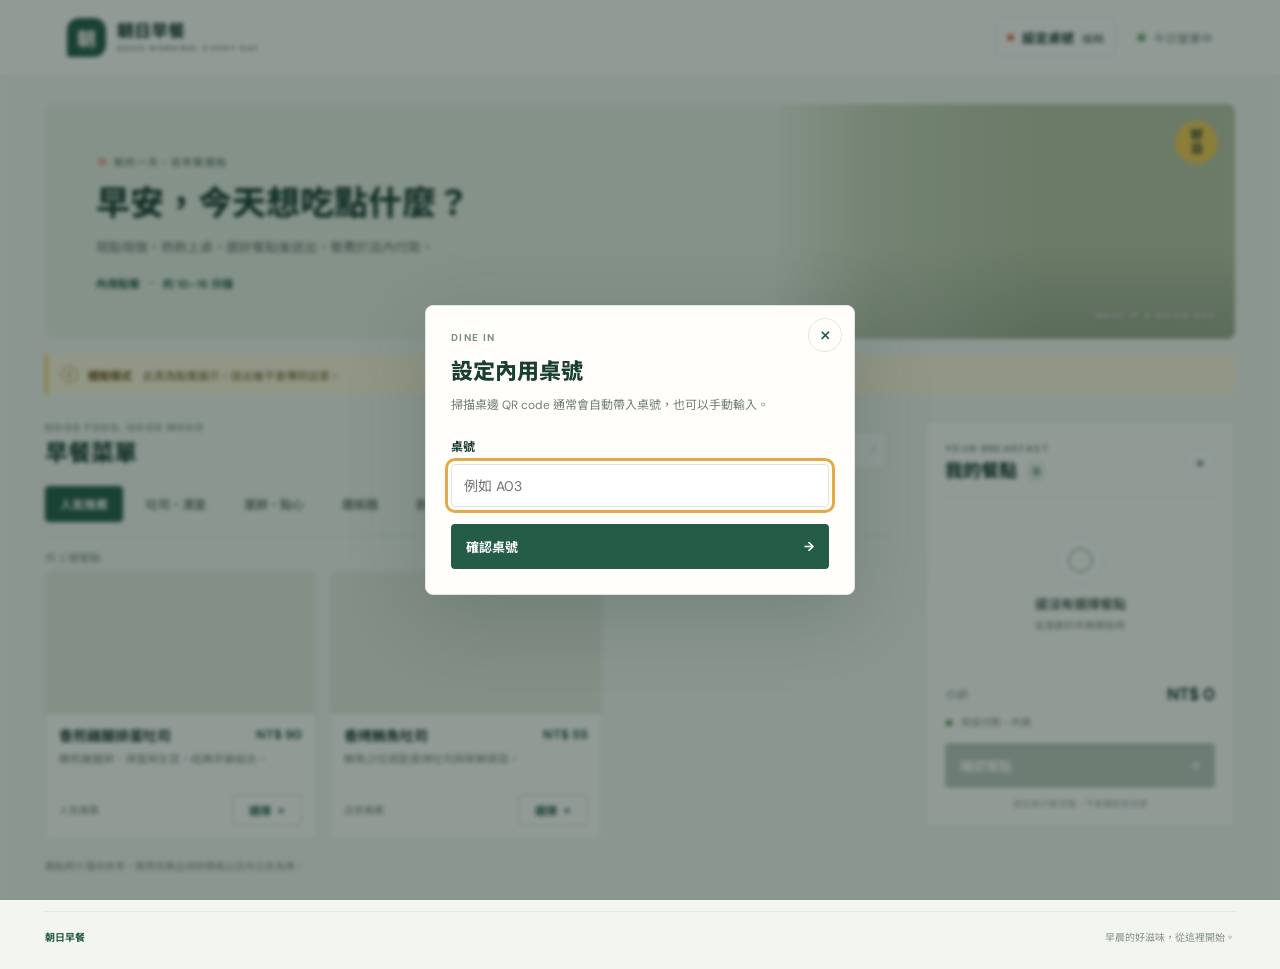
==== index.html @ c80c7557 "完成前端" ====
<!doctype html>
<html lang="zh-Hant">
<head>
  <meta charset="utf-8">
  <meta name="viewport" content="width=device-width, initial-scale=1">
  <meta name="theme-color" content="#f2f6ef">
  <meta name="description" content="朝日早餐店內用 QR code 點餐示範頁面。">
  <title>朝日早餐｜線上點餐</title>
  <link rel="preconnect" href="https://fonts.googleapis.com">
  <link rel="preconnect" href="https://fonts.gstatic.com" crossorigin>
  <link href="https://fonts.googleapis.com/css2?family=DM+Sans:wght@400;500;600;700&family=Noto+Sans+TC:wght@400;500;600;700;800&display=swap" rel="stylesheet">
  <link rel="stylesheet" href="styles.css">
  <script defer src="js/menu.js"></script>
  <script defer src="js/order-submission.js"></script>
  <script defer src="js/app.js"></script>
</head>
<body>
  <header class="site-header">
    <a class="brand" href="#top" aria-label="朝日早餐首頁">
      <span class="brand-mark" aria-hidden="true">朝</span>
      <span class="brand-name">朝日早餐<span>GOOD MORNING, EVERY DAY</span></span>
    </a>
    <div class="header-actions">
      <button class="table-chip" id="table-button" type="button" aria-label="設定內用桌號">
        <span class="table-chip-dot" aria-hidden="true"></span>
        <span id="table-label">設定桌號</span>
        <span class="chip-edit" aria-hidden="true">編輯</span>
      </button>
      <span class="open-status"><span aria-hidden="true"></span> 今日營業中</span>
    </div>
  </header>

  <main id="top" class="page-shell">
    <section class="welcome-band" aria-labelledby="welcome-title">
      <div class="welcome-copy">
        <p class="eyebrow"><span class="sun-mark" aria-hidden="true">✳</span> 新的一天，從早餐開始</p>
        <h1 id="welcome-title">早安，今天想吃點什麼？</h1>
        <p class="welcome-note">現點現做，熱熱上桌。選好餐點後送出，餐費於店內付款。</p>
        <div class="welcome-meta"><span>內用點餐</span><span class="meta-separator" aria-hidden="true"></span><span>約 10–15 分鐘</span></div>
      </div>
      <div class="welcome-photo" role="img" aria-label="剛準備好的早餐吐司與煎蛋">
        <span class="photo-caption">MAKE IT A GOOD DAY</span>
      </div>
      <span class="welcome-sun" aria-hidden="true">好<br>日</span>
    </section>

    <div class="demo-notice" role="note">
      <span class="notice-icon" aria-hidden="true">i</span>
      <span><strong>體驗模式</strong>　此頁為點餐展示，送出後不會傳到店家。</span>
    </div>

    <div class="order-layout">
      <section class="menu-section" aria-labelledby="menu-heading">
        <div class="section-heading">
          <div>
            <p class="eyebrow">GOOD FOOD, GOOD MOOD</p>
            <h2 id="menu-heading">早餐菜單</h2>
          </div>
          <label class="search-box">
            <span class="search-icon" aria-hidden="true"></span>
            <span class="sr-only">搜尋餐點</span>
            <input id="menu-search" type="search" placeholder="搜尋想吃的…" autocomplete="off">
            <kbd>/</kbd>
          </label>
        </div>
        <nav class="category-nav" id="category-nav" aria-label="菜單分類"></nav>
        <div class="menu-count" id="menu-count" aria-live="polite"></div>
        <div class="product-grid" id="product-grid"></div>
        <p class="menu-footnote">餐點照片僅供參考，實際供應品項與價格以店內公告為準。</p>
      </section>

      <aside class="cart-panel" aria-labelledby="cart-heading">
        <div class="cart-heading-row">
          <div>
            <p class="eyebrow">YOUR BREAKFAST</p>
            <h2 id="cart-heading">我的餐點 <span class="cart-count" id="cart-count">0</span></h2>
          </div>
          <span class="cart-bag" aria-hidden="true">+</span>
        </div>
        <div class="cart-list" id="cart-list"></div>
        <div class="cart-empty" id="cart-empty">
          <span class="empty-plate" aria-hidden="true"><span></span></span>
          <p>還沒有選擇餐點</p>
          <span>從喜歡的早餐開始吧</span>
        </div>
        <div class="cart-bottom">
          <div class="subtotal-row"><span>小計</span><strong id="cart-total">NT$ 0</strong></div>
          <p class="payment-note"><span aria-hidden="true">●</span> 到店付款・內用</p>
          <button class="primary-button checkout-button" id="checkout-button" type="button" disabled>
            <span>確認餐點</span><span aria-hidden="true">→</span>
          </button>
          <p class="cart-disclaimer">送出為示範流程，不會傳送至店家</p>
        </div>
      </aside>
    </div>
  </main>

  <div class="mobile-cart-bar" id="mobile-cart-bar" hidden>
    <button class="mobile-cart-button" id="mobile-cart-button" type="button">
      <span class="mobile-cart-count" id="mobile-cart-count">0</span>
      <span>查看餐點</span>
      <strong id="mobile-cart-total">NT$ 0</strong>
      <span class="mobile-cart-arrow" aria-hidden="true">→</span>
    </button>
  </div>

  <dialog class="site-dialog product-dialog" id="product-dialog" aria-labelledby="product-dialog-title">
    <form method="dialog" class="dialog-dismiss-form"><button class="icon-button dialog-close" aria-label="關閉">×</button></form>
    <div class="product-dialog-content" id="product-dialog-content"></div>
  </dialog>

  <dialog class="site-dialog table-dialog" id="table-dialog" aria-labelledby="table-dialog-title">
    <form method="dialog" class="dialog-dismiss-form"><button class="icon-button dialog-close" aria-label="關閉">×</button></form>
    <div class="dialog-copy">
      <p class="eyebrow">DINE IN</p>
      <h2 id="table-dialog-title">設定內用桌號</h2>
      <p id="table-dialog-message">掃描桌邊 QR code 通常會自動帶入桌號，也可以手動輸入。</p>
    </div>
    <form id="table-form" class="table-form">
      <label for="table-input">桌號</label>
      <input id="table-input" name="table" type="text" placeholder="例如 A03" maxlength="12" autocomplete="off" required>
      <button class="primary-button" type="submit"><span>確認桌號</span><span aria-hidden="true">→</span></button>
    </form>
  </dialog>

  <dialog class="site-dialog cart-dialog" id="cart-dialog" aria-labelledby="mobile-cart-heading">
    <div class="dialog-header">
      <div><p class="eyebrow">YOUR BREAKFAST</p><h2 id="mobile-cart-heading">我的餐點</h2></div>
      <form method="dialog"><button class="icon-button" aria-label="關閉購物車">×</button></form>
    </div>
    <div class="cart-list mobile-cart-list" id="mobile-cart-list"></div>
    <div class="cart-empty" id="mobile-cart-empty"><p>還沒有選擇餐點</p><span>回到菜單挑選喜歡的早餐</span></div>
    <div class="cart-bottom">
      <div class="subtotal-row"><span>小計</span><strong id="mobile-dialog-total">NT$ 0</strong></div>
      <p class="payment-note"><span aria-hidden="true">●</span> 到店付款・內用</p>
      <button class="primary-button checkout-button" id="mobile-checkout-button" type="button" disabled><span>確認餐點</span><span aria-hidden="true">→</span></button>
    </div>
  </dialog>

  <dialog class="site-dialog checkout-dialog" id="checkout-dialog" aria-labelledby="checkout-heading">
    <form method="dialog" class="dialog-dismiss-form"><button class="icon-button dialog-close" aria-label="關閉">×</button></form>
    <div class="checkout-content" id="checkout-content"></div>
  </dialog>

  <footer class="site-footer"><span>朝日早餐</span><span>早晨的好滋味，從這裡開始。</span></footer>
</body>
</html>
---- styles.css ----
:root {
  color-scheme: light;
  --ink: #193a31;
  --muted: #718078;
  --soft: #f2f6ef;
  --paper: #fffefa;
  --line: #e0e8df;
  --green: #245c48;
  --green-dark: #193e32;
  --coral: #e46b4e;
  --yellow: #f4c951;
  --font: "DM Sans", "Noto Sans TC", sans-serif;
  font-family: var(--font);
  color: var(--ink);
  background: var(--soft);
  font-synthesis: none;
  text-rendering: optimizeLegibility;
}

* { box-sizing: border-box; }
body { margin: 0; min-width: 0; background: var(--soft); }
button, input, textarea { font: inherit; }
button { color: inherit; }
button:focus-visible, a:focus-visible, input:focus-visible, textarea:focus-visible { outline: 3px solid #e6a946; outline-offset: 3px; }
a { color: inherit; text-decoration: none; }
.sr-only { position: absolute; width: 1px; height: 1px; overflow: hidden; clip: rect(0, 0, 0, 0); white-space: nowrap; }

.site-header { height: 76px; padding: 0 max(5.2vw, 24px); display: flex; align-items: center; justify-content: space-between; background: var(--paper); border-bottom: 1px solid rgba(25, 58, 49, .08); }
.brand { display: inline-flex; align-items: center; gap: 11px; }
.brand-mark { width: 39px; height: 39px; display: grid; place-items: center; background: var(--green); color: #fff9e9; font-size: 19px; font-weight: 800; border-radius: 12px 12px 12px 3px; }
.brand-name { display: grid; gap: 2px; font-size: 17px; font-weight: 800; line-height: 1.15; }
.brand-name span { color: #809087; font-size: 8px; letter-spacing: 1.35px; font-weight: 700; }
.header-actions { display: flex; align-items: center; gap: 22px; }
.table-chip { display: flex; align-items: center; gap: 8px; padding: 9px 11px; border: 1px solid var(--line); border-radius: 6px; background: transparent; font-size: 13px; font-weight: 700; cursor: pointer; }
.table-chip-dot, .open-status > span { width: 7px; height: 7px; display: inline-block; border-radius: 50%; background: var(--coral); }
.chip-edit { color: var(--muted); font-size: 11px; font-weight: 500; }
.open-status { display: flex; align-items: center; gap: 8px; color: var(--muted); font-size: 12px; }
.open-status > span { background: #61a36c; box-shadow: 0 0 0 3px #e6f1e4; }

.page-shell { width: min(1190px, calc(100% - 48px)); margin: 0 auto; }
.welcome-band { position: relative; min-height: 235px; margin: 28px 0 16px; overflow: hidden; display: grid; grid-template-columns: 1fr 39%; align-items: stretch; background: #e8efe2; border-radius: 8px; }
.welcome-copy { position: relative; z-index: 1; align-self: center; padding: 33px clamp(24px, 4vw, 52px); }
.eyebrow { margin: 0 0 9px; color: #789084; font-size: 10px; font-weight: 700; letter-spacing: 1.35px; }
.sun-mark { color: var(--coral); font-size: 15px; vertical-align: -1px; }
.welcome-copy h1 { margin: 0; color: var(--green-dark); font-size: clamp(24px, 3vw, 34px); line-height: 1.35; font-weight: 800; }
.welcome-note { margin: 10px 0 16px; color: #62756b; font-size: 13px; line-height: 1.7; }
.welcome-meta { display: flex; align-items: center; gap: 10px; color: var(--green); font-size: 11px; font-weight: 700; }
.meta-separator { width: 3px; height: 3px; border-radius: 50%; background: #91a198; }
.welcome-photo { min-height: 235px; position: relative; background: #b8c5a5 url("https://images.unsplash.com/photo-1525351484163-7529414344d8?auto=format&fit=crop&w=1100&q=85") center 54% / cover no-repeat; }
.welcome-photo::before { content: ""; position: absolute; inset: 0; background: linear-gradient(90deg, #e8efe2 0%, rgba(232, 239, 226, .35) 22%, transparent 58%), linear-gradient(0deg, rgba(20, 45, 34, .18), transparent 40%); }
.photo-caption { position: absolute; bottom: 17px; right: 20px; color: #fff; font-size: 9px; letter-spacing: 1.8px; text-shadow: 0 1px 5px rgba(0,0,0,.4); }
.welcome-sun { position: absolute; top: 17px; right: 17px; z-index: 1; width: 43px; height: 43px; display: grid; place-items: center; border-radius: 50%; background: var(--yellow); color: var(--green-dark); font-size: 12px; line-height: 1.1; font-weight: 800; text-align: center; }
.demo-notice { display: flex; align-items: center; gap: 10px; min-height: 39px; margin-bottom: 27px; padding: 8px 13px; background: #fff6dc; color: #755e27; border-left: 3px solid var(--yellow); font-size: 11px; }
.demo-notice strong { font-weight: 800; }
.notice-icon { width: 17px; height: 17px; flex: none; display: grid; place-items: center; border: 1px solid #b18f37; border-radius: 50%; font-size: 10px; font-weight: 700; }

.order-layout { display: grid; grid-template-columns: minmax(0, 1fr) 310px; gap: 38px; align-items: start; }
.section-heading { display: flex; justify-content: space-between; align-items: end; gap: 20px; margin-bottom: 17px; }
.section-heading h2, .cart-heading-row h2 { margin: 0; color: var(--green-dark); font-size: 23px; line-height: 1.3; font-weight: 800; }
.section-heading .eyebrow, .cart-heading-row .eyebrow { margin-bottom: 5px; }
.search-box { width: 218px; height: 38px; display: flex; align-items: center; gap: 9px; padding: 0 10px; border: 1px solid var(--line); border-radius: 5px; background: var(--paper); }
.search-icon { width: 13px; height: 13px; position: relative; flex: none; border: 1.5px solid #839189; border-radius: 50%; }
.search-icon::after { content: ""; width: 5px; height: 1.5px; position: absolute; right: -4px; bottom: -2px; background: #839189; transform: rotate(45deg); }
.search-box input { width: 100%; min-width: 0; border: 0; outline: 0; background: transparent; color: var(--ink); font-size: 12px; }
.search-box input::placeholder { color: #98a39d; }
.search-box kbd { color: #9aa49e; font: 10px var(--font); }
.category-nav { display: flex; gap: 8px; overflow-x: auto; padding: 0 0 13px; border-bottom: 1px solid var(--line); scrollbar-width: thin; }
.category-button { flex: none; padding: 8px 14px; border: 1px solid transparent; border-radius: 4px; background: transparent; color: #65756c; font-size: 12px; font-weight: 600; cursor: pointer; transition: background .16s ease, color .16s ease; }
.category-button:hover { background: #e7eee6; }
.category-button[aria-pressed="true"] { background: var(--green); color: white; }
.menu-count { min-height: 35px; padding-top: 13px; color: #839088; font-size: 11px; }
.product-grid { display: grid; grid-template-columns: repeat(2, minmax(0, 1fr)); gap: 14px; }
.product-card { min-width: 0; overflow: hidden; border: 1px solid #e7ebe4; border-radius: 7px; background: var(--paper); transition: transform .18s ease, box-shadow .18s ease; }
.product-card:hover { transform: translateY(-2px); box-shadow: 0 8px 22px rgba(25, 58, 49, .08); }
.product-image { width: 100%; aspect-ratio: 1.9; display: block; object-fit: cover; background: #e5e9dd; }
.product-info { padding: 12px 13px 13px; }
.product-title-row { display: flex; justify-content: space-between; align-items: start; gap: 8px; }
.product-title { margin: 0; color: var(--ink); font-size: 14px; line-height: 1.45; font-weight: 700; }
.product-price { flex: none; color: var(--green); font-size: 13px; font-weight: 800; white-space: nowrap; }
.product-description { min-height: 33px; margin: 5px 0 10px; color: #7d8981; font-size: 11px; line-height: 1.55; }
.product-card-bottom { display: flex; justify-content: space-between; align-items: center; gap: 8px; }
.product-tag { color: #829087; font-size: 10px; }
.select-button { min-width: 70px; padding: 7px 10px; display: inline-flex; justify-content: center; align-items: center; gap: 6px; border: 1px solid #cbd9ce; border-radius: 4px; background: transparent; color: var(--green); font-size: 11px; font-weight: 700; cursor: pointer; }
.select-button:hover { border-color: var(--green); background: #eef4ed; }
.select-plus { font-size: 15px; line-height: .8; font-weight: 500; }
.menu-footnote { margin: 18px 0 38px; color: #8a958e; font-size: 10px; }
.empty-results { grid-column: 1 / -1; padding: 42px 12px; color: var(--muted); text-align: center; font-size: 13px; }

.cart-panel { position: sticky; top: 18px; padding: 20px 19px 16px; border: 1px solid #e2e9e1; border-radius: 7px; background: var(--paper); }
.cart-heading-row { display: flex; justify-content: space-between; align-items: center; padding-bottom: 15px; border-bottom: 1px solid var(--line); }
.cart-heading-row h2 { display: flex; align-items: center; gap: 9px; font-size: 18px; }
.cart-count { min-width: 20px; height: 20px; padding: 0 5px; display: inline-grid; place-items: center; border-radius: 10px; background: #e7efe6; color: var(--green); font-size: 10px; }
.cart-bag { width: 30px; height: 30px; display: grid; place-items: center; border: 1px solid var(--line); border-radius: 50%; color: var(--green); font-size: 19px; }
.cart-list { display: grid; gap: 0; }
.cart-empty { min-height: 170px; display: flex; flex-direction: column; align-items: center; justify-content: center; color: #87948b; text-align: center; }
.cart-empty p { margin: 10px 0 4px; color: #52675c; font-size: 13px; font-weight: 700; }
.cart-empty > span { font-size: 10px; }
.empty-plate { width: 47px; height: 47px; display: grid; place-items: center; border: 1px solid #dfe7dd; border-radius: 50%; }
.empty-plate span { width: 25px; height: 25px; border: 2px solid #b7c8b9; border-radius: 50%; }
.cart-line { display: grid; grid-template-columns: minmax(0, 1fr) auto; gap: 7px 8px; padding: 13px 0; border-bottom: 1px solid #edf0ea; }
.cart-line-main { min-width: 0; }
.cart-line-name { margin: 0; overflow-wrap: anywhere; color: var(--ink); font-size: 12px; font-weight: 700; }
.cart-line-note { margin: 4px 0 0; color: #829087; font-size: 10px; line-height: 1.4; overflow-wrap: anywhere; }
.cart-line-price { color: var(--green); font-size: 12px; font-weight: 700; white-space: nowrap; }
.quantity-control { display: inline-flex; align-items: center; gap: 10px; }
.quantity-control button { width: 25px; height: 25px; display: grid; place-items: center; border: 1px solid #dce5dc; border-radius: 4px; background: transparent; color: var(--green); font-size: 15px; cursor: pointer; }
.quantity-control button:hover { background: #eef4ed; }
.quantity-control span { min-width: 10px; text-align: center; font-size: 11px; font-weight: 700; }
.remove-button { justify-self: end; align-self: center; padding: 3px; border: 0; background: transparent; color: #9b7970; font-size: 10px; cursor: pointer; }
.cart-bottom { padding-top: 14px; }
.subtotal-row { display: flex; align-items: center; justify-content: space-between; color: #718078; font-size: 12px; }
.subtotal-row strong { color: var(--green-dark); font-size: 17px; }
.payment-note { margin: 9px 0 14px; color: #7d8b81; font-size: 10px; }
.payment-note span { margin-right: 5px; color: #70a06f; font-size: 8px; }
.primary-button { width: 100%; min-height: 45px; padding: 0 15px; display: flex; align-items: center; justify-content: space-between; border: 0; border-radius: 4px; background: var(--green); color: #fff; font-size: 13px; font-weight: 700; cursor: pointer; transition: background .16s ease, transform .16s ease; }
.primary-button:hover:not(:disabled) { background: var(--green-dark); }
.primary-button:active:not(:disabled) { transform: scale(.99); }
.primary-button:disabled { background: #bbc8bc; cursor: not-allowed; }
.cart-disclaimer { margin: 9px 0 0; color: #a0aaa3; text-align: center; font-size: 9px; }
.mobile-cart-bar { display: none; }
.mobile-cart-bar[hidden] { display: none; }

.site-footer { width: min(1190px, calc(100% - 48px)); margin: 0 auto; padding: 17px 0 25px; display: flex; justify-content: space-between; border-top: 1px solid var(--line); color: #87948b; font-size: 10px; }
.site-footer span:first-child { color: var(--green); font-weight: 700; }

.site-dialog { width: min(430px, calc(100% - 28px)); max-height: min(88vh, 760px); padding: 25px; overflow: auto; border: 1px solid #e1e9df; border-radius: 8px; background: var(--paper); color: var(--ink); box-shadow: 0 20px 80px rgba(21, 49, 39, .2); }
.site-dialog::backdrop { background: rgba(15, 35, 29, .45); backdrop-filter: blur(2px); }
.dialog-dismiss-form { position: absolute; top: 12px; right: 12px; }
.icon-button { width: 34px; height: 34px; display: grid; place-items: center; border: 1px solid var(--line); border-radius: 50%; background: var(--paper); color: var(--green); font-size: 23px; line-height: 1; cursor: pointer; }
.dialog-copy { padding-right: 30px; }
.dialog-copy h2, .dialog-header h2, .checkout-content h2 { margin: 0; color: var(--green-dark); font-size: 22px; font-weight: 800; }
.dialog-copy > p:last-child { margin: 9px 0 0; color: var(--muted); font-size: 12px; line-height: 1.7; }
.table-form { display: grid; gap: 9px; margin-top: 22px; }
.table-form label { font-size: 12px; font-weight: 700; }
.table-form input, .product-note { width: 100%; min-height: 43px; padding: 10px 12px; border: 1px solid #dce5dc; border-radius: 4px; background: #fff; color: var(--ink); font-size: 14px; }
.table-form .primary-button { margin-top: 8px; }
.product-dialog { padding: 0; }
.product-dialog .dialog-dismiss-form { z-index: 1; }
.product-dialog-image { width: 100%; height: 210px; display: block; object-fit: cover; background: #e5e9dd; }
.product-dialog-inner { padding: 20px 23px 23px; }
.product-dialog-title-row { display: flex; justify-content: space-between; gap: 12px; padding-right: 29px; }
.product-dialog-title-row h2 { margin: 0; font-size: 20px; }
.product-dialog-title-row strong { color: var(--green); font-size: 16px; white-space: nowrap; }
.product-dialog-inner > p { margin: 7px 0 17px; color: var(--muted); font-size: 12px; line-height: 1.6; }
.dialog-label { display: block; margin: 13px 0 7px; font-size: 11px; font-weight: 700; }
.product-note { min-height: 70px; resize: vertical; font-size: 12px; }
.product-dialog-actions { margin-top: 17px; display: flex; align-items: center; gap: 13px; }
.product-dialog-actions .quantity-control button { width: 32px; height: 32px; }
.product-dialog-actions .primary-button { flex: 1; }
.dialog-header { display: flex; justify-content: space-between; align-items: start; margin-bottom: 5px; }
.dialog-header .eyebrow { margin-bottom: 4px; }
.cart-dialog .cart-list { max-height: 42vh; overflow-y: auto; }
.cart-dialog .cart-empty { min-height: 125px; }
.cart-dialog .cart-bottom { margin-top: 8px; border-top: 1px solid var(--line); }
.checkout-content { padding-top: 7px; }
.checkout-content .eyebrow { margin-bottom: 7px; }
.checkout-content h2 { padding-right: 25px; }
.checkout-table { margin: 15px 0; padding: 11px 12px; display: flex; justify-content: space-between; background: #eef4ed; color: var(--green-dark); font-size: 12px; font-weight: 700; }
.checkout-lines { max-height: 240px; overflow-y: auto; }
.checkout-line { padding: 9px 0; display: flex; justify-content: space-between; gap: 12px; border-bottom: 1px solid #edf0ea; font-size: 12px; }
.checkout-line span:first-child { overflow-wrap: anywhere; }
.checkout-line small { display: block; margin-top: 3px; color: var(--muted); font-size: 10px; }
.checkout-total { margin: 13px 0 4px; display: flex; justify-content: space-between; align-items: center; font-size: 12px; }
.checkout-total strong { color: var(--green); font-size: 19px; }
.checkout-payment { margin: 0 0 15px; color: var(--muted); font-size: 10px; }
.checkout-cancel { width: 100%; margin-top: 10px; padding: 8px; border: 0; background: transparent; color: var(--muted); font-size: 11px; cursor: pointer; }
.demo-result { margin: 15px 0; padding: 17px; background: #eef4ed; text-align: center; }
.demo-result-mark { width: 42px; height: 42px; margin: 0 auto 10px; display: grid; place-items: center; border-radius: 50%; background: var(--green); color: white; font-size: 21px; }
.demo-result p { margin: 0 0 5px; color: var(--green-dark); font-size: 13px; font-weight: 700; }
.demo-result strong { display: block; color: var(--green); font-size: 18px; }
.demo-warning { margin: 12px 0 16px; color: #826a2d; font-size: 11px; line-height: 1.6; }
.submit-error { margin: 10px 0; color: #bd493b; font-size: 11px; }

@media (min-width: 1200px) {
  .product-grid { grid-template-columns: repeat(3, minmax(0, 1fr)); }
}

@media (max-width: 820px) {
  .site-header { height: 66px; padding: 0 22px; }
  .page-shell { width: min(100% - 36px, 680px); }
  .welcome-band { min-height: 210px; grid-template-columns: 1fr 35%; margin-top: 20px; }
  .welcome-photo { min-height: 210px; }
  .welcome-copy { padding: 25px 24px; }
  .welcome-copy h1 { font-size: 26px; }
  .order-layout { grid-template-columns: minmax(0, 1fr) 270px; gap: 20px; }
  .product-grid { grid-template-columns: repeat(2, minmax(0, 1fr)); gap: 10px; }
  .cart-panel { padding: 17px 14px 14px; }
  .site-footer { width: calc(100% - 36px); }
}

@media (max-width: 640px) {
  body { padding-bottom: 78px; }
  .site-header { height: 62px; padding: 0 17px; }
  .brand-mark { width: 34px; height: 34px; font-size: 16px; }
  .brand-name { font-size: 15px; }
  .brand-name span { font-size: 7px; }
  .header-actions { gap: 0; }
  .open-status { display: none; }
  .table-chip { gap: 6px; padding: 8px; font-size: 11px; }
  .chip-edit { font-size: 10px; }
  .page-shell { width: calc(100% - 30px); }
  .welcome-band { min-height: 214px; grid-template-columns: 1fr; margin: 14px 0 12px; }
  .welcome-copy { width: 74%; padding: 23px 17px; }
  .welcome-copy .eyebrow { font-size: 9px; }
  .welcome-copy h1 { max-width: 270px; font-size: 24px; }
  .welcome-note { max-width: 255px; font-size: 11px; }
  .welcome-photo { position: absolute; inset: 0 0 0 50%; min-height: auto; opacity: .73; }
  .welcome-photo::before { background: linear-gradient(90deg, #e8efe2 0%, rgba(232, 239, 226, .88) 17%, rgba(232, 239, 226, .18) 100%), linear-gradient(0deg, rgba(20, 45, 34, .12), transparent 40%); }
  .welcome-sun { top: 12px; right: 12px; width: 36px; height: 36px; font-size: 10px; }
  .photo-caption { display: none; }
  .welcome-meta { font-size: 10px; }
  .demo-notice { margin-bottom: 23px; padding: 8px 9px; font-size: 10px; line-height: 1.5; }
  .demo-notice strong { white-space: nowrap; }
  .order-layout { display: block; }
  .section-heading { align-items: center; margin-bottom: 11px; }
  .section-heading h2 { font-size: 21px; }
  .section-heading .eyebrow { font-size: 9px; }
  .search-box { width: 42px; height: 36px; justify-content: center; padding: 0; border: 0; background: transparent; }
  .search-box input { width: 0; padding: 0; transition: width .2s ease; }
  .search-box:focus-within { width: min(195px, 52vw); justify-content: initial; padding: 0 9px; border: 1px solid var(--line); background: var(--paper); }
  .search-box:focus-within input { width: 100%; }
  .search-box kbd { display: none; }
  .category-nav { gap: 4px; margin-right: -15px; padding-bottom: 10px; }
  .category-button { padding: 8px 12px; font-size: 11px; }
  .menu-count { min-height: 32px; padding-top: 11px; font-size: 10px; }
  .product-grid { grid-template-columns: repeat(2, minmax(0, 1fr)); gap: 9px; }
  .product-card { border-radius: 6px; }
  .product-image { aspect-ratio: 1.5; }
  .product-info { padding: 9px 9px 10px; }
  .product-title { font-size: 12px; }
  .product-price { font-size: 11px; }
  .product-description { min-height: 32px; margin: 4px 0 8px; font-size: 10px; }
  .product-tag { font-size: 9px; }
  .select-button { min-width: 57px; padding: 6px 7px; font-size: 10px; }
  .menu-footnote { margin: 15px 0 24px; font-size: 9px; }
  .cart-panel { display: none; }
  .mobile-cart-bar { position: fixed; z-index: 5; right: 0; bottom: 0; left: 0; display: block; padding: 10px 14px max(10px, env(safe-area-inset-bottom)); border-top: 1px solid #dce5dc; background: rgba(255, 254, 250, .96); backdrop-filter: blur(12px); }
  .mobile-cart-button { width: min(100%, 500px); min-height: 48px; margin: 0 auto; padding: 0 13px; display: flex; align-items: center; gap: 10px; border: 0; border-radius: 5px; background: var(--green); color: #fff; font-size: 12px; font-weight: 700; cursor: pointer; }
  .mobile-cart-button:disabled { background: #bbc8bc; }
  .mobile-cart-count { width: 22px; height: 22px; display: grid; place-items: center; border-radius: 50%; background: rgba(255,255,255,.18); font-size: 10px; }
  .mobile-cart-button strong { margin-left: auto; font-size: 13px; }
  .mobile-cart-arrow { font-size: 18px; }
  .cart-dialog { position: fixed; right: 0; bottom: 0; left: 0; width: 100%; max-width: none; max-height: min(82vh, 650px); margin: auto 0 0; padding: 22px 18px max(18px, env(safe-area-inset-bottom)); border-radius: 10px 10px 0 0; }
  .cart-dialog .cart-list { max-height: 42vh; }
  .site-footer { width: calc(100% - 30px); padding-bottom: 19px; font-size: 9px; }
  .product-dialog-image { height: 185px; }
  .product-dialog-inner { padding: 17px 18px 20px; }
  .site-dialog:not(.cart-dialog) { padding: 22px 19px; }
  .product-dialog { padding: 0; }
  .product-dialog-title-row h2 { font-size: 18px; }
}

@media (prefers-reduced-motion: reduce) {
  *, *::before, *::after { scroll-behavior: auto !important; transition-duration: .01ms !important; animation-duration: .01ms !important; }
}
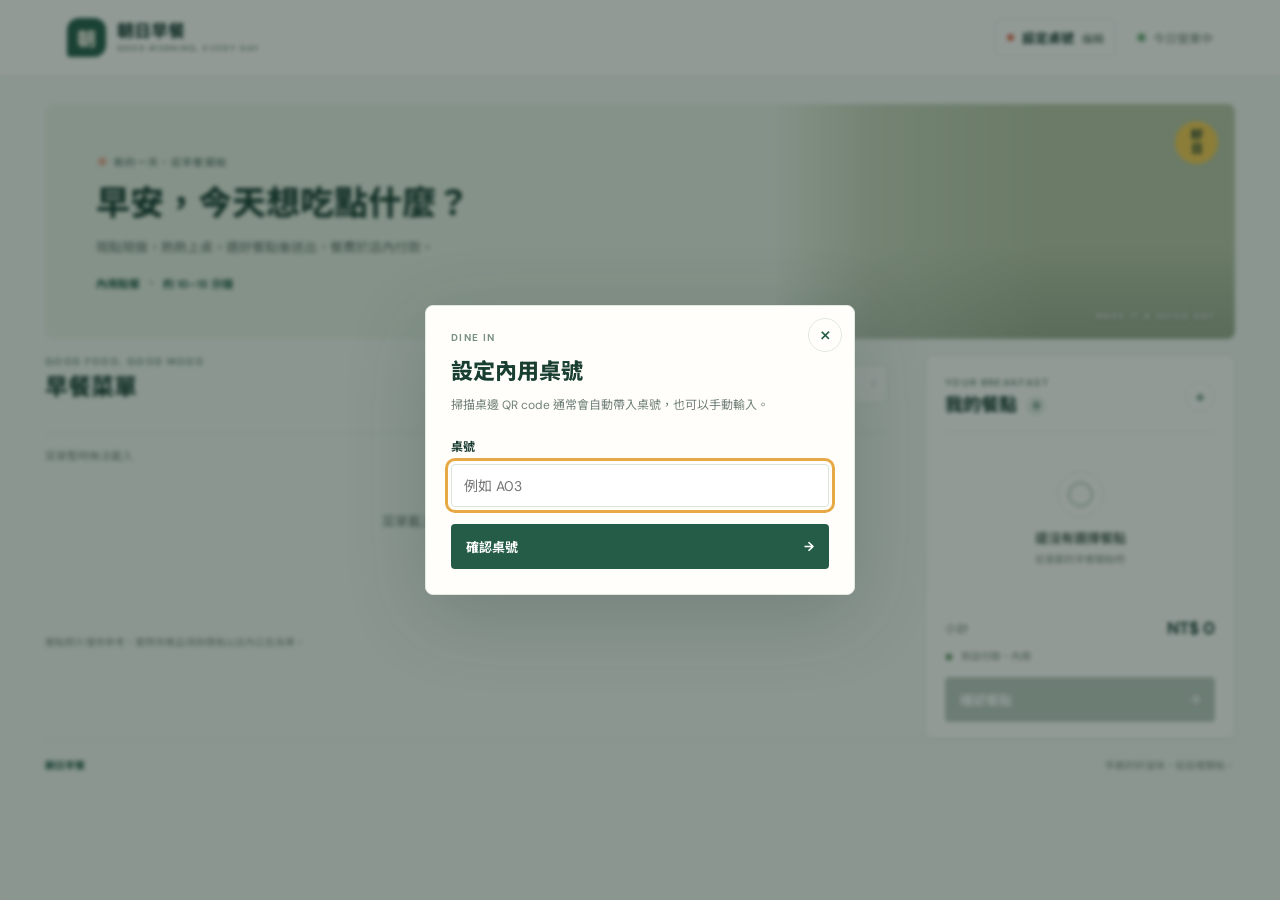
==== commit 0d072127: "前後端串接完成" ====
--- a/index.html
+++ b/index.html
@@ -4,7 +4,7 @@
   <meta charset="utf-8">
   <meta name="viewport" content="width=device-width, initial-scale=1">
   <meta name="theme-color" content="#f2f6ef">
-  <meta name="description" content="朝日早餐店內用 QR code 點餐示範頁面。">
+  <meta name="description" content="朝日早餐店內用 QR code 線上點餐。">
   <title>朝日早餐｜線上點餐</title>
   <link rel="preconnect" href="https://fonts.googleapis.com">
   <link rel="preconnect" href="https://fonts.gstatic.com" crossorigin>
@@ -44,11 +44,6 @@
       <span class="welcome-sun" aria-hidden="true">好<br>日</span>
     </section>
 
-    <div class="demo-notice" role="note">
-      <span class="notice-icon" aria-hidden="true">i</span>
-      <span><strong>體驗模式</strong>　此頁為點餐展示，送出後不會傳到店家。</span>
-    </div>
-
     <div class="order-layout">
       <section class="menu-section" aria-labelledby="menu-heading">
         <div class="section-heading">
@@ -64,8 +59,10 @@
           </label>
         </div>
         <nav class="category-nav" id="category-nav" aria-label="菜單分類"></nav>
-        <div class="menu-count" id="menu-count" aria-live="polite"></div>
-        <div class="product-grid" id="product-grid"></div>
+        <div class="menu-count" id="menu-count" aria-live="polite">正在載入菜單…</div>
+        <div class="product-grid" id="product-grid" aria-live="polite" aria-busy="true">
+          <p class="menu-loading">正在連線取得最新菜單…</p>
+        </div>
         <p class="menu-footnote">餐點照片僅供參考，實際供應品項與價格以店內公告為準。</p>
       </section>
 
@@ -89,7 +86,6 @@
           <button class="primary-button checkout-button" id="checkout-button" type="button" disabled>
             <span>確認餐點</span><span aria-hidden="true">→</span>
           </button>
-          <p class="cart-disclaimer">送出為示範流程，不會傳送至店家</p>
         </div>
       </aside>
     </div>
--- a/styles.css
+++ b/styles.css
@@ -85,6 +85,8 @@
 .select-plus { font-size: 15px; line-height: .8; font-weight: 500; }
 .menu-footnote { margin: 18px 0 38px; color: #8a958e; font-size: 10px; }
 .empty-results { grid-column: 1 / -1; padding: 42px 12px; color: var(--muted); text-align: center; font-size: 13px; }
+.menu-loading, .menu-error { grid-column: 1 / -1; padding: 42px 12px; color: var(--muted); text-align: center; font-size: 13px; }
+.menu-error p { margin: 0 0 12px; }
 
 .cart-panel { position: sticky; top: 18px; padding: 20px 19px 16px; border: 1px solid #e2e9e1; border-radius: 7px; background: var(--paper); }
 .cart-heading-row { display: flex; justify-content: space-between; align-items: center; padding-bottom: 15px; border-bottom: 1px solid var(--line); }
@@ -105,6 +107,7 @@
 .quantity-control { display: inline-flex; align-items: center; gap: 10px; }
 .quantity-control button { width: 25px; height: 25px; display: grid; place-items: center; border: 1px solid #dce5dc; border-radius: 4px; background: transparent; color: var(--green); font-size: 15px; cursor: pointer; }
 .quantity-control button:hover { background: #eef4ed; }
+.quantity-control button:disabled { opacity: .45; cursor: not-allowed; }
 .quantity-control span { min-width: 10px; text-align: center; font-size: 11px; font-weight: 700; }
 .remove-button { justify-self: end; align-self: center; padding: 3px; border: 0; background: transparent; color: #9b7970; font-size: 10px; cursor: pointer; }
 .cart-bottom { padding-top: 14px; }
